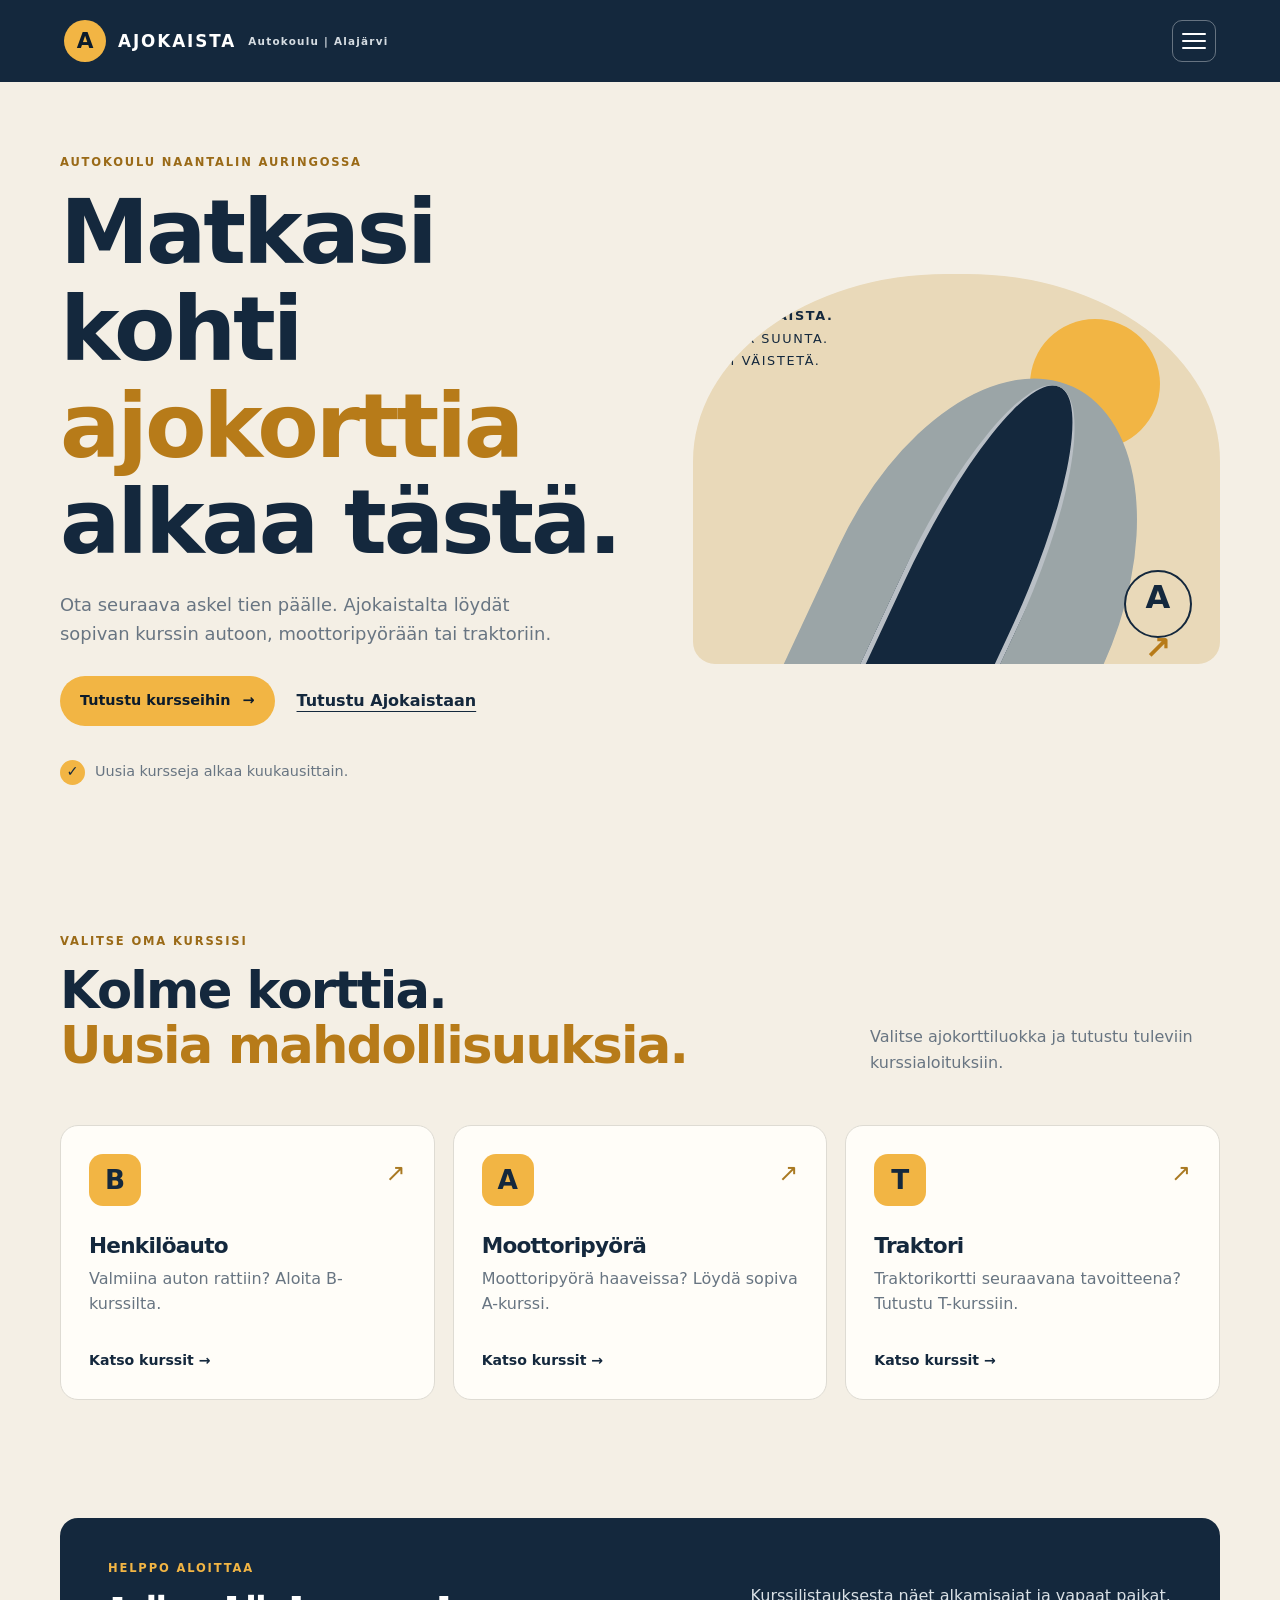
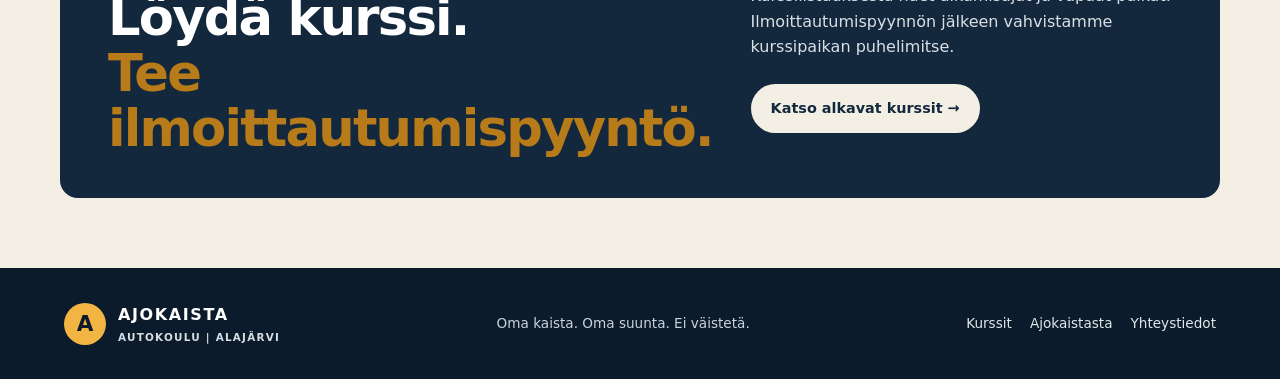
==== index.html @ b787a61f "listing loppuun sekä css valmiiksi" ====
<!DOCTYPE html>
<html lang="fi">
<head>
    <meta charset="UTF-8">
    <meta name="viewport" content="width=device-width, initial-scale=1">
    <meta name="description" content="Autokoulu Ajokaista Alajärvellä – B-, A- ja T-ajokorttikurssit. Tutustu alkaviin kursseihin ja ilmoittaudu.">
    <title>Autokoulu ajokaista | Alajärvi</title>
    <link rel="stylesheet" href="styles.css">
</head>
<body>
    <header class="site-header">
        <a class="brand" href="index.html" aria-label="Autokoulu Ajokaista, etusivu">
            <span class="brand__mark">A</span>
            <span class="brand__text">AJOKAISTA</span>
            <small>Autokoulu | Alajärvi</small>
        </span>
    </a>
    <button class="menu-toggle" aria-label="Avaa valikko" aria-expanded="false">
        <span class="menu-toggle__bar"><contact class="html"></contact></span>
        <span class="menu-toggle__bar"><about class="html"></about></span>
        <span class="menu-toggle__bar"><listing class="html"></listing></span>
    </button>
    </header>
    <main>
        <section class="hero">
    <div class="hero-copy">
      <p class="eyebrow"><span></span> AUTOKOULU NAANTALIN AURINGOSSA</p>
      <h1>Matkasi kohti<br><em>ajokorttia</em> alkaa tästä.</h1>
      <p class="hero-lead">Ota seuraava askel tien päälle. Ajokaistalta löydät sopivan kurssin autoon, moottoripyörään tai traktoriin.</p>
      <div class="hero-actions"><a class="button button-amber" href="listing.html">Tutustu kursseihin <span>→</span></a><a class="text-link" href="about.html">Tutustu Ajokaistaan</a></div>
      <div class="hero-note"><span class="note-icon">✓</span><span>Uusia kursseja alkaa kuukausittain.</span></div>
    </div>
    <div class="hero-art" aria-label="Ajokaistan liikenteeseen ja ajamiseen liittyvä kuvitus">
      <div class="art-sun"></div><div class="road road-back"></div><div class="road road-front"></div>
      <div class="art-label"><strong>OMA KAISTA.</strong><span>OMA SUUNTA.</span><span>EI VÄISTETÄ.</span></div>
      <div class="art-stamp">A<span>↗</span></div>
    </div>
    </section>
        <section class="license-section section-wrap">
    <div class="section-heading"><div><p class="eyebrow">VALITSE OMA KURSSISI</p><h2>Kolme korttia.<br><em>Uusia mahdollisuuksia.</em></h2></div><p>Valitse ajokorttiluokka ja tutustu tuleviin kurssialoituksiin.</p></div>
    <div class="license-grid">
      <a class="license-card" href="listing.html#b-kurssi"><span class="license-code">B</span><span class="card-arrow">↗</span><h3>Henkilöauto</h3><p>Valmiina auton rattiin? Aloita B-kurssilta.</p><span class="card-link">Katso kurssit →</span></a>
      <a class="license-card" href="listing.html#a-kurssi"><span class="license-code">A</span><span class="card-arrow">↗</span><h3>Moottoripyörä</h3><p>Moottoripyörä haaveissa? Löydä sopiva A-kurssi.</p><span class="card-link">Katso kurssit →</span></a>
      <a class="license-card" href="listing.html#t-kurssi"><span class="license-code">T</span><span class="card-arrow">↗</span><h3>Traktori</h3><p>Traktorikortti seuraavana tavoitteena? Tutustu T-kurssiin.</p><span class="card-link">Katso kurssit →</span></a>
    </div>
  </section>
    <section class="band">
    <div><p class="eyebrow">HELPPO ALOITTAA</p><h2>Löydä kurssi.<br><em>Tee ilmoittautumispyyntö.</em></h2></div>
    <div><p>Kurssilistauksesta näet alkamisajat ja vapaat paikat. Ilmoittautumispyynnön jälkeen vahvistamme kurssipaikan puhelimitse.</p><a class="button button-light" href="listing.html">Katso alkavat kurssit →</a></div>
  </section>
    </main>
    <footer class="site-footer"><a class="brand brand-footer" href="index.html"><span class="brand-mark">A</span><span>AJOKAISTA<small>AUTOKOULU | ALAJÄRVI</small></span></a><p>Oma kaista. Oma suunta. Ei väistetä.</p><div class="footer-links"><a href="listing.html">Kurssit</a><a href="about.html">Ajokaistasta</a><a href="contact.html">Yhteystiedot</a></div></footer>
</body>
</html>
---- styles.css ----
:root {
  --navy: #14283d;
  --navy-deep: #0c1b2b;
  --sand: #f4efe5;
  --sand-dark: #e8dfd0;
  --amber: #f2b544;
  --ink: #1b2b3a;
  --muted: #687582;
  --white: #fff;
  --line: #dedbd3;
  --shadow: 0 18px 45px rgba(12, 27, 43, .10);
  --radius: 18px;
  --content: 1160px;
}

* { box-sizing: border-box; }

body {
  margin: 0;
  color: var(--ink);
  background: var(--sand);
  font-family: Inter, ui-sans-serif, system-ui, -apple-system, BlinkMacSystemFont, "Segoe UI", sans-serif;
  line-height: 1.6;
}

.site-header {
  min-height: 82px;
  padding: 16px max(5vw, calc((100vw - var(--content)) / 2));
  display: flex;
  align-items: center;
  justify-content: space-between;
  gap: 24px;
  background: var(--navy);
  color: var(--white);
}

.brand {
  display: inline-flex;
  align-items: center;
  gap: 12px;
  color: inherit;
  text-decoration: none;
  font-weight: 850;
  letter-spacing: .12em;
}

.brand__mark, .brand-mark {
  width: 42px;
  height: 42px;
  display: inline-grid;
  place-items: center;
  flex: 0 0 auto;
  border-radius: 50%;
  background: var(--amber);
  color: var(--navy-deep);
  font-size: 1.35rem;
  font-weight: 900;
  letter-spacing: 0;
}

.brand__text { font-size: 1.05rem; }
.brand small, .brand-footer small {
  display: block;
  margin-top: 1px;
  color: #d5dce2;
  font-size: .65rem;
  font-weight: 600;
  letter-spacing: .12em;
}

.menu-toggle {
  width: 44px;
  height: 42px;
  padding: 9px;
  display: flex;
  flex-direction: column;
  justify-content: space-around;
  border: 1px solid rgba(255,255,255,.35);
  border-radius: 10px;
  background: transparent;
  cursor: pointer;
}

.menu-toggle__bar {
  display: block;
  width: 100%;
  height: 2px;
  border-radius: 2px;
  background: var(--white);
}
.menu-toggle__bar .html { display: none; }

main { overflow: hidden; }

.section-wrap, .hero, .band, .page-hero {
  width: min(calc(100% - 48px), var(--content));
  margin-inline: auto;
}

.eyebrow {
  margin: 0 0 14px;
  color: #9a6a17;
  font-size: .72rem;
  font-weight: 850;
  letter-spacing: .16em;
  line-height: 1.4;
}

h1, h2, h3, p { margin-top: 0; }
h1, h2, h3 {
  color: var(--navy);
  line-height: 1.08;
  letter-spacing: -.035em;
}
h1 { margin-bottom: 20px; font-size: clamp(2.8rem, 7vw, 5.7rem); }
h2 { margin-bottom: 18px; font-size: clamp(2rem, 4vw, 3.3rem); }
h3 { font-size: 1.35rem; }
em { color: #b77b19; font-style: normal; }

.button {
  min-height: 48px;
  padding: 13px 20px;
  display: inline-flex;
  align-items: center;
  justify-content: center;
  gap: 12px;
  border: 0;
  border-radius: 999px;
  text-decoration: none;
  font-size: .9rem;
  font-weight: 800;
  transition: transform .2s ease, background .2s ease;
}
.button:hover { transform: translateY(-2px); }
.button-amber { background: var(--amber); color: var(--navy-deep); }
.button-dark { background: var(--navy); color: var(--white); }
.button-light { background: var(--sand); color: var(--navy); }
.text-link { color: var(--navy); font-weight: 800; text-decoration-thickness: 1px; text-underline-offset: 5px; }

.hero {
  min-height: 560px;
  padding-block: 72px;
  display: grid;
  grid-template-columns: 1.05fr .95fr;
  align-items: center;
  gap: 50px;
}
.hero-copy { max-width: 610px; }
.hero-lead { max-width: 520px; color: var(--muted); font-size: 1.12rem; }
.hero-actions { display: flex; align-items: center; flex-wrap: wrap; gap: 22px; margin-top: 28px; }
.hero-note { display: flex; align-items: center; gap: 10px; margin-top: 34px; color: var(--muted); font-size: .9rem; }
.note-icon { width: 25px; height: 25px; display: inline-grid; place-items: center; border-radius: 50%; background: var(--amber); color: var(--navy); font-weight: 900; }

.hero-art {
  min-height: 390px;
  position: relative;
  overflow: hidden;
  border-radius: 48% 48% 22px 22px;
  background: #e9d9b9;
}
.art-sun { position: absolute; top: 45px; right: 60px; width: 130px; aspect-ratio: 1; border-radius: 50%; background: var(--amber); }
.road { position: absolute; left: 25%; width: 55%; height: 125%; bottom: -48%; transform: rotate(25deg); border-radius: 50% 50% 0 0; }
.road-back { background: #9ba5a7; }
.road-front { left: 38%; width: 24%; background: var(--navy); border-inline: 5px solid rgba(255,255,255,.7); }
.art-label { position: absolute; left: 28px; top: 32px; display: grid; gap: 2px; color: var(--navy); font-size: .8rem; letter-spacing: .13em; }
.art-stamp { position: absolute; right: 28px; bottom: 26px; width: 68px; height: 68px; display: grid; place-items: center; border: 2px solid var(--navy); border-radius: 50%; color: var(--navy); font-size: 2rem; font-weight: 900; }
.art-stamp span { color: #b77b19; }

.license-section { padding-block: 76px 90px; }
.section-heading { display: flex; align-items: end; justify-content: space-between; gap: 40px; margin-bottom: 34px; }
.section-heading > p { max-width: 350px; color: var(--muted); }
.license-grid { display: grid; grid-template-columns: repeat(3, 1fr); gap: 18px; }
.license-card {
  min-height: 275px;
  padding: 28px;
  position: relative;
  display: flex;
  flex-direction: column;
  align-items: flex-start;
  border: 1px solid var(--line);
  border-radius: var(--radius);
  background: #fffdf8;
  text-decoration: none;
  transition: transform .2s ease, box-shadow .2s ease;
}
.license-card:hover { transform: translateY(-5px); box-shadow: var(--shadow); }
.license-code { width: 52px; height: 52px; display: grid; place-items: center; border-radius: 14px; background: var(--amber); color: var(--navy); font-size: 1.65rem; font-weight: 900; }
.card-arrow { position: absolute; top: 28px; right: 28px; color: #a97922; font-size: 1.5rem; }
.license-card h3 { margin: 28px 0 8px; }
.license-card p { margin-bottom: 20px; color: var(--muted); }
.card-link { margin-top: auto; color: var(--navy); font-size: .88rem; font-weight: 850; }

.band {
  margin-block: 28px 70px;
  padding: 42px 48px;
  display: grid;
  grid-template-columns: 1fr 1fr;
  align-items: center;
  gap: 38px;
  border-radius: var(--radius);
  background: var(--navy);
  color: var(--white);
}
.band h2 { margin-bottom: 0; color: var(--white); }
.band .eyebrow { color: var(--amber); }
.band p:not(.eyebrow) { color: #d9e0e5; }
.band .button { margin-top: 8px; }

.page-hero {
  padding-block: 76px 66px;
  text-align: center;
}
.page-hero > p:last-child { max-width: 650px; margin-inline: auto; color: var(--muted); font-size: 1.08rem; }

.about-content {
  padding-block: 24px 90px;
  display: grid;
  grid-template-columns: .7fr 1.3fr;
  align-items: center;
  gap: 70px;
}
.about-content > div:last-child { max-width: 680px; }
.about-content p:not(.eyebrow) { color: var(--muted); }
.about-number { min-height: 260px; display: grid; place-items: center; border-radius: 48% 48% 20px 20px; background: var(--amber); color: var(--navy); font-size: 9rem; font-weight: 900; }
.about-number span { align-self: start; margin-top: -40px; margin-left: 90px; font-size: 2rem; }

.contact-layout {
  padding-block: 12px 90px;
  display: grid;
  grid-template-columns: 1fr 1fr;
  gap: 24px;
}
.contact-card, .contact-aside { padding: 36px; border: 1px solid var(--line); border-radius: var(--radius); background: #fffdf8; }
.contact-card h2, .contact-aside h2 { font-size: clamp(1.8rem, 3vw, 2.7rem); }
.contact-detail { padding-block: 18px; display: grid; gap: 5px; border-top: 1px solid var(--line); }
.contact-detail span { color: var(--muted); font-size: .7rem; font-weight: 850; letter-spacing: .14em; }
.contact-detail a, .contact-detail strong { color: var(--navy); font-size: 1.2rem; font-weight: 800; text-decoration: none; }
.contact-aside { background: var(--sand-dark); }
.contact-symbol { width: 54px; height: 54px; margin-bottom: 26px; display: grid; place-items: center; border-radius: 50%; background: var(--amber); color: var(--navy); font-size: 1.6rem; }
.contact-aside p { color: var(--muted); }

.course-section { padding-block: 0 80px; }
.notice { margin-bottom: 30px; padding: 18px 22px; display: flex; align-items: flex-start; gap: 14px; border: 1px solid #e6cf9f; border-radius: 14px; background: #fff7e6; }
.notice p { margin: 0; color: #66532f; }
.notice-icon { width: 25px; height: 25px; flex: 0 0 auto; display: grid; place-items: center; border-radius: 50%; background: var(--amber); color: var(--navy); font-weight: 900; }
.course-group { margin-bottom: 22px; padding: 25px; border: 1px solid var(--line); border-radius: var(--radius); background: #fffdf8; }
.course-heading { display: flex; align-items: center; gap: 16px; margin-bottom: 22px; }
.course-heading h2 { margin: 0 0 4px; font-size: 1.5rem; }
.course-heading p { margin: 0; color: var(--muted); }
.small-code { width: 46px; height: 46px; font-size: 1.35rem; }
.course-row { padding-top: 20px; display: grid; grid-template-columns: 1fr 1fr auto; align-items: center; gap: 20px; border-top: 1px solid var(--line); }
.course-row > div { display: grid; gap: 5px; }
.course-date-label { color: var(--muted); font-size: .68rem; font-weight: 850; letter-spacing: .12em; }
.course-date, .seats { color: var(--navy); font-size: 1rem; }

.site-footer {
  padding: 34px max(5vw, calc((100vw - var(--content)) / 2));
  display: flex;
  align-items: center;
  justify-content: space-between;
  flex-wrap: wrap;
  gap: 22px;
  background: var(--navy-deep);
  color: var(--white);
}
.site-footer p { margin: 0; color: #cbd4dc; font-size: .85rem; }
.brand-footer { letter-spacing: .1em; }
.footer-links { display: flex; flex-wrap: wrap; gap: 18px; }
.footer-links a { color: #e1e7eb; font-size: .85rem; text-decoration: none; }
.footer-links a:hover { color: var(--amber); }

@media (max-width: 760px) {
  .site-header { min-height: 72px; padding-inline: 22px; }
  .hero { min-height: auto; padding-block: 58px; grid-template-columns: 1fr; gap: 35px; }
  .hero-art { min-height: 300px; }
  .section-wrap, .hero, .band, .page-hero { width: min(calc(100% - 36px), var(--content)); }
  .section-heading { align-items: flex-start; flex-direction: column; gap: 8px; }
  .license-grid { grid-template-columns: 1fr; }
  .license-card { min-height: 230px; }
  .band { padding: 30px 25px; grid-template-columns: 1fr; gap: 18px; }
  .about-content, .contact-layout { grid-template-columns: 1fr; gap: 22px; }
  .about-number { min-height: 180px; font-size: 6rem; }
  .course-row { grid-template-columns: 1fr 1fr; }
  .course-row .button { grid-column: 1 / -1; justify-self: start; }
  .site-footer { padding: 30px 22px; align-items: flex-start; flex-direction: column; }
}

@media (max-width: 420px) {
  h1 { font-size: 2.65rem; }
  .contact-card, .contact-aside, .course-group { padding: 22px; }
  .course-row { grid-template-columns: 1fr; }
  .course-row .button { grid-column: auto; }
  .footer-links { gap: 12px; }
}
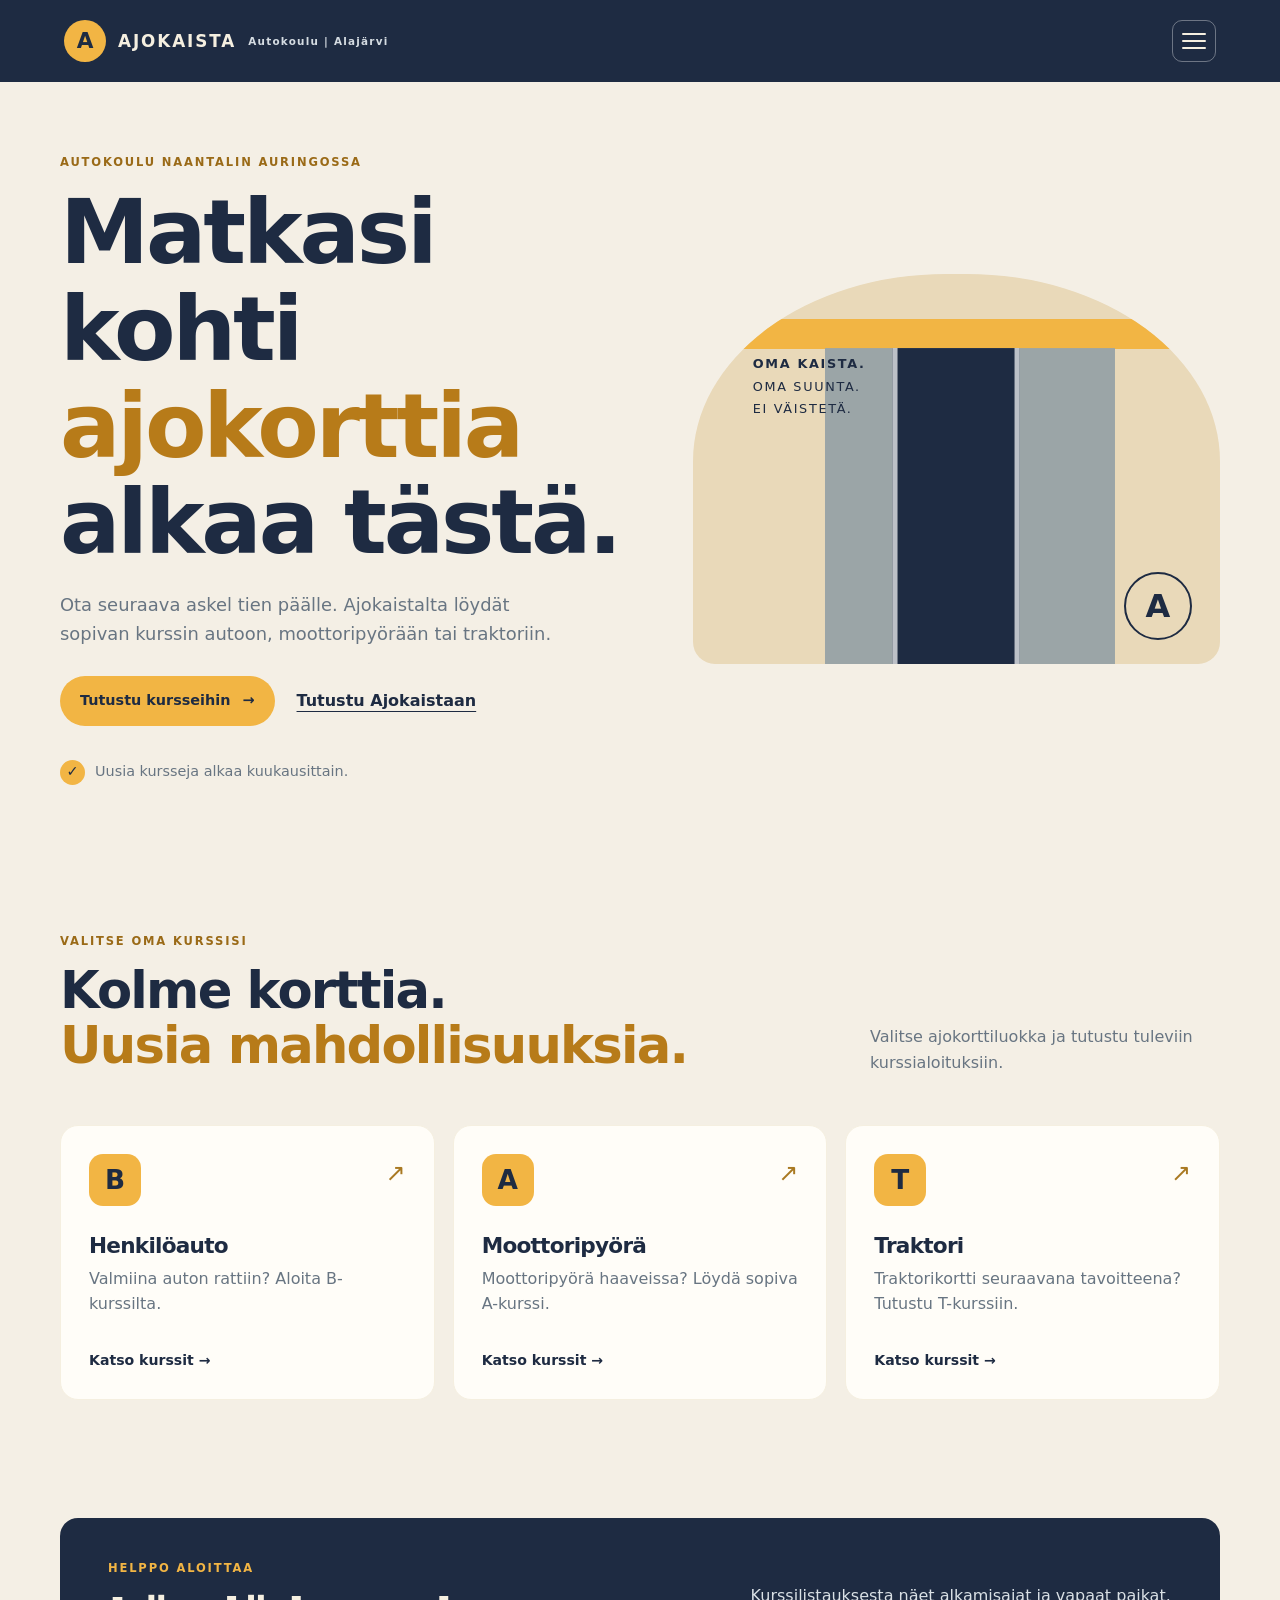
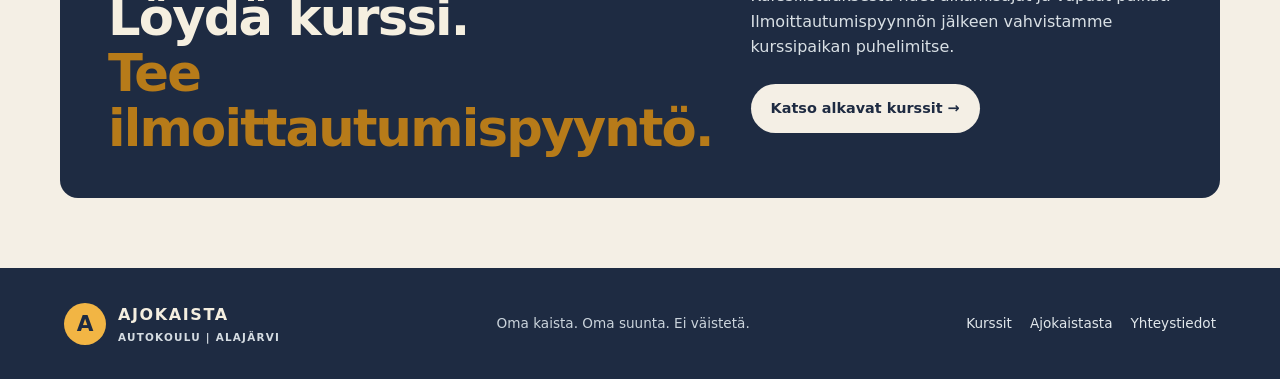
==== commit 1dfbb003: "ulkoasu" ====
--- a/index.html
+++ b/index.html
@@ -31,9 +31,9 @@
       <div class="hero-note"><span class="note-icon">✓</span><span>Uusia kursseja alkaa kuukausittain.</span></div>
     </div>
     <div class="hero-art" aria-label="Ajokaistan liikenteeseen ja ajamiseen liittyvä kuvitus">
-      <div class="art-sun"></div><div class="road road-back"></div><div class="road road-front"></div>
+      <div class="palkki"></div><div class="road road-back"></div><div class="road road-front"></div>
       <div class="art-label"><strong>OMA KAISTA.</strong><span>OMA SUUNTA.</span><span>EI VÄISTETÄ.</span></div>
-      <div class="art-stamp">A<span>↗</span></div>
+      <div class="art-stamp">A</div>
     </div>
     </section>
         <section class="license-section section-wrap">
--- a/styles.css
+++ b/styles.css
@@ -1,13 +1,10 @@
 :root {
-  --navy: #14283d;
-  --navy-deep: #0c1b2b;
+  --navy: #1e2b42;
   --sand: #f4efe5;
-  --sand-dark: #e8dfd0;
   --amber: #f2b544;
   --ink: #1b2b3a;
   --muted: #687582;
-  --white: #fff;
-  --line: #dedbd3;
+  --line: #f5efe0;
   --shadow: 0 18px 45px rgba(12, 27, 43, .10);
   --radius: 18px;
   --content: 1160px;
@@ -31,7 +28,7 @@
   justify-content: space-between;
   gap: 24px;
   background: var(--navy);
-  color: var(--white);
+  color: var(--line);
 }
 
 .brand {
@@ -52,7 +49,7 @@
   flex: 0 0 auto;
   border-radius: 50%;
   background: var(--amber);
-  color: var(--navy-deep);
+  color: var(--navy);
   font-size: 1.35rem;
   font-weight: 900;
   letter-spacing: 0;
@@ -86,7 +83,7 @@
   width: 100%;
   height: 2px;
   border-radius: 2px;
-  background: var(--white);
+  background: var(--line);
 }
 .menu-toggle__bar .html { display: none; }
 
@@ -132,8 +129,8 @@
   transition: transform .2s ease, background .2s ease;
 }
 .button:hover { transform: translateY(-2px); }
-.button-amber { background: var(--amber); color: var(--navy-deep); }
-.button-dark { background: var(--navy); color: var(--white); }
+.button-amber { background: var(--amber); color: var(--navy); }
+.button-dark { background: var(--navy); color: var(--line); }
 .button-light { background: var(--sand); color: var(--navy); }
 .text-link { color: var(--navy); font-weight: 800; text-decoration-thickness: 1px; text-underline-offset: 5px; }
 
@@ -158,12 +155,12 @@
   border-radius: 48% 48% 22px 22px;
   background: #e9d9b9;
 }
-.art-sun { position: absolute; top: 45px; right: 60px; width: 130px; aspect-ratio: 1; border-radius: 50%; background: var(--amber); }
-.road { position: absolute; left: 25%; width: 55%; height: 125%; bottom: -48%; transform: rotate(25deg); border-radius: 50% 50% 0 0; }
+.palkki { position: absolute; top: 45px; right: 40px; width: 600px; height: 30px; background: var(--amber); }
+.road { position: absolute; left: 25%; width: 55%; height: 129%; bottom: -48%; transform: rotate(180deg); }
 .road-back { background: #9ba5a7; }
 .road-front { left: 38%; width: 24%; background: var(--navy); border-inline: 5px solid rgba(255,255,255,.7); }
-.art-label { position: absolute; left: 28px; top: 32px; display: grid; gap: 2px; color: var(--navy); font-size: .8rem; letter-spacing: .13em; }
-.art-stamp { position: absolute; right: 28px; bottom: 26px; width: 68px; height: 68px; display: grid; place-items: center; border: 2px solid var(--navy); border-radius: 50%; color: var(--navy); font-size: 2rem; font-weight: 900; }
+.art-label { position: absolute; left: 60px; top: 80px; display: grid; gap: 2px; color: var(--navy); font-size: .8rem; letter-spacing: .13em; }
+.art-stamp { position: absolute; right: 28px; bottom: 24px; width: 68px; height: 68px; display: grid; place-items: center; border: 2px solid var(--navy); border-radius: 50%; color: var(--navy); font-size: 2rem; font-weight: 900; }
 .art-stamp span { color: #b77b19; }
 
 .license-section { padding-block: 76px 90px; }
@@ -199,9 +196,9 @@
   gap: 38px;
   border-radius: var(--radius);
   background: var(--navy);
-  color: var(--white);
-}
-.band h2 { margin-bottom: 0; color: var(--white); }
+  color: var(--line);
+}
+.band h2 { margin-bottom: 0; color: var(--line); }
 .band .eyebrow { color: var(--amber); }
 .band p:not(.eyebrow) { color: #d9e0e5; }
 .band .button { margin-top: 8px; }
@@ -235,7 +232,7 @@
 .contact-detail { padding-block: 18px; display: grid; gap: 5px; border-top: 1px solid var(--line); }
 .contact-detail span { color: var(--muted); font-size: .7rem; font-weight: 850; letter-spacing: .14em; }
 .contact-detail a, .contact-detail strong { color: var(--navy); font-size: 1.2rem; font-weight: 800; text-decoration: none; }
-.contact-aside { background: var(--sand-dark); }
+.contact-aside { background: var(--sand); }
 .contact-symbol { width: 54px; height: 54px; margin-bottom: 26px; display: grid; place-items: center; border-radius: 50%; background: var(--amber); color: var(--navy); font-size: 1.6rem; }
 .contact-aside p { color: var(--muted); }
 
@@ -260,8 +257,8 @@
   justify-content: space-between;
   flex-wrap: wrap;
   gap: 22px;
-  background: var(--navy-deep);
-  color: var(--white);
+  background: var(--navy);
+  color: var(--line);
 }
 .site-footer p { margin: 0; color: #cbd4dc; font-size: .85rem; }
 .brand-footer { letter-spacing: .1em; }
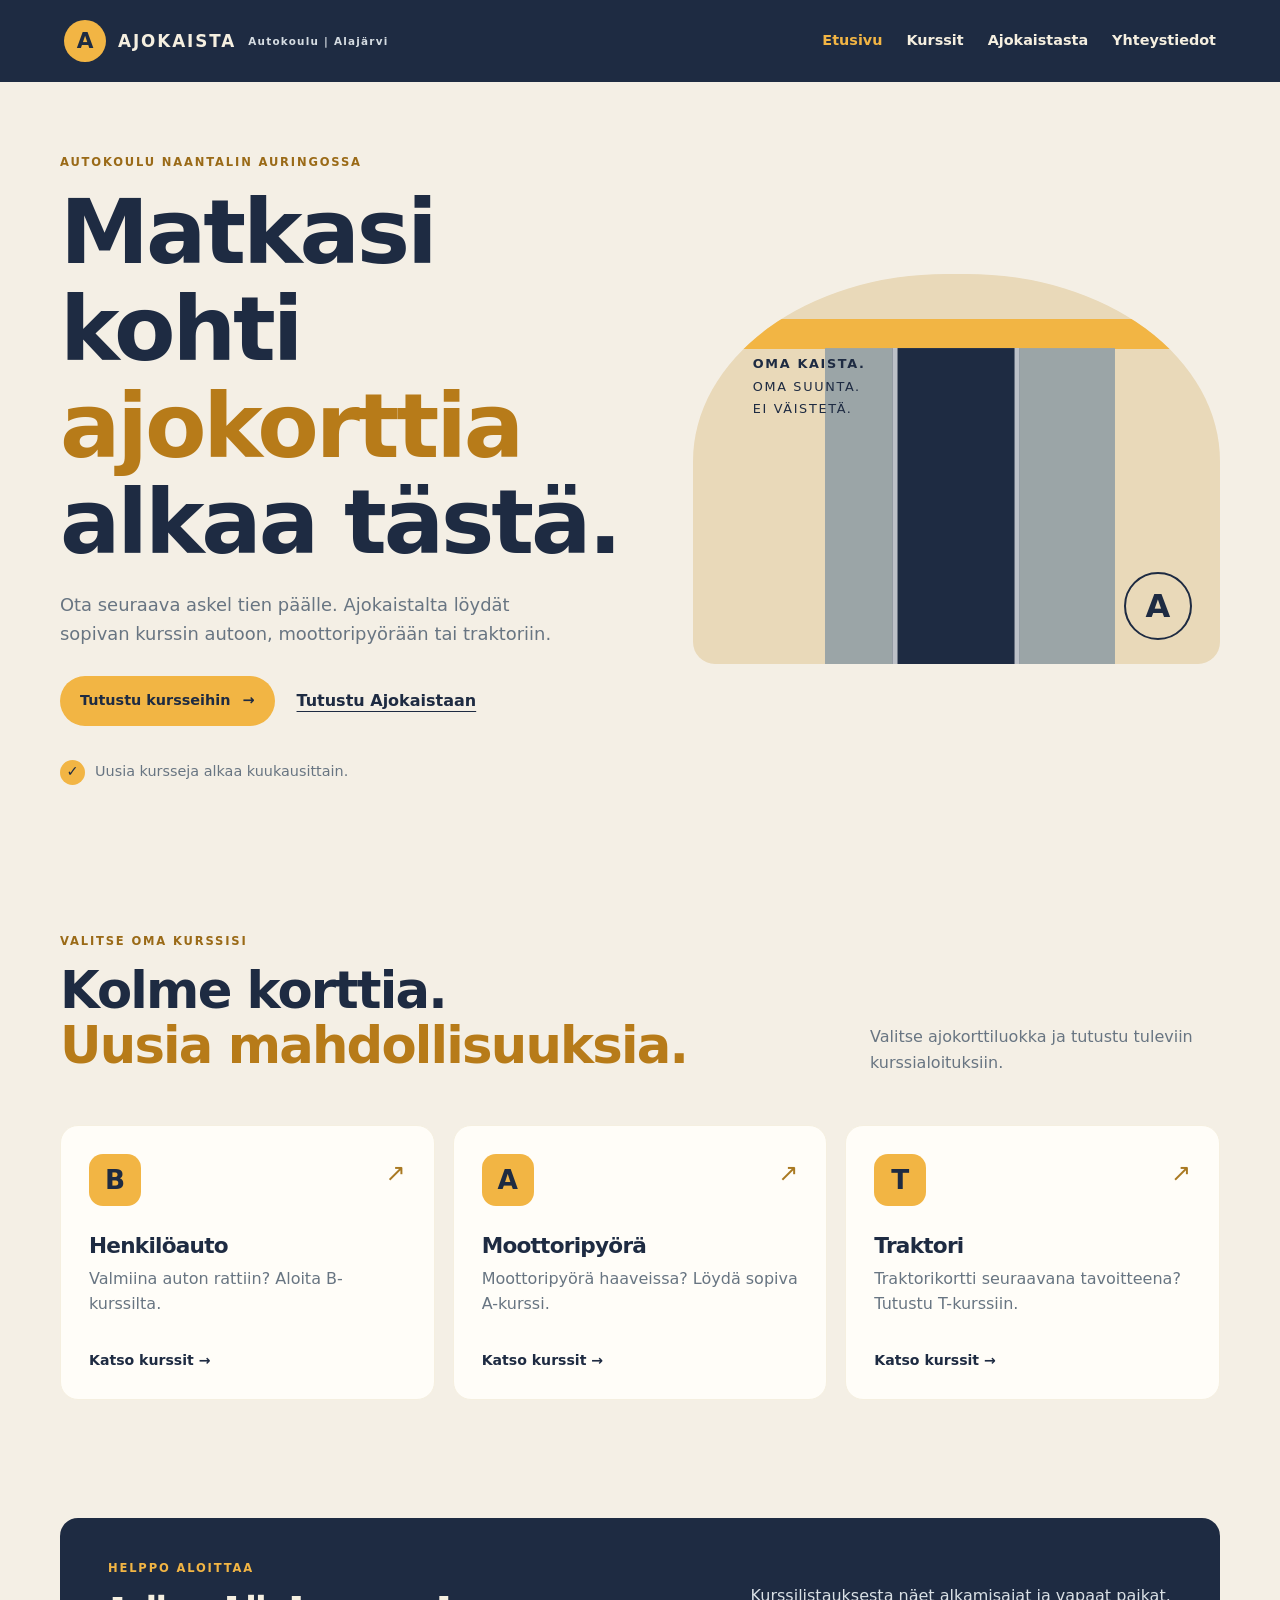
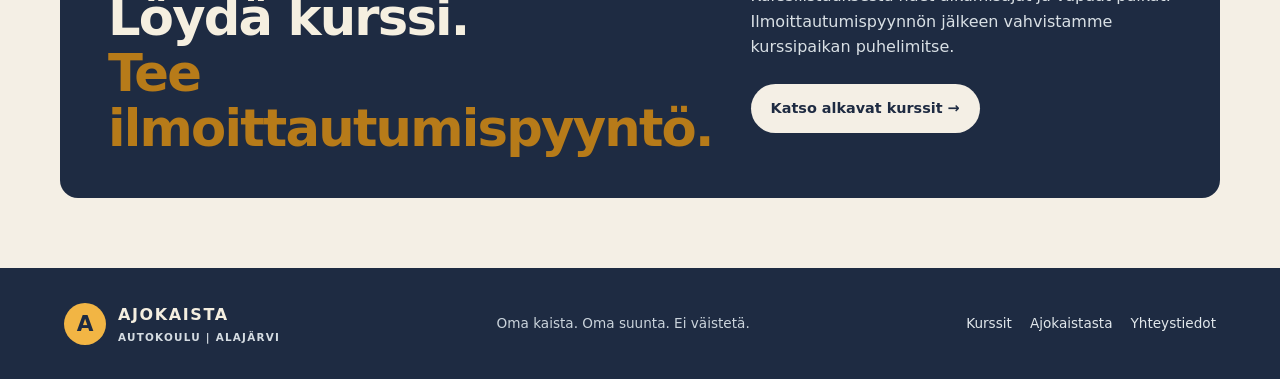
==== commit 20aa28a8: "javascript" ====
--- a/index.html
+++ b/index.html
@@ -6,6 +6,7 @@
     <meta name="description" content="Autokoulu Ajokaista Alajärvellä – B-, A- ja T-ajokorttikurssit. Tutustu alkaviin kursseihin ja ilmoittaudu.">
     <title>Autokoulu ajokaista | Alajärvi</title>
     <link rel="stylesheet" href="styles.css">
+    <script src="app.js" defer></script>
 </head>
 <body>
     <header class="site-header">
@@ -30,7 +31,7 @@
       <div class="hero-actions"><a class="button button-amber" href="listing.html">Tutustu kursseihin <span>→</span></a><a class="text-link" href="about.html">Tutustu Ajokaistaan</a></div>
       <div class="hero-note"><span class="note-icon">✓</span><span>Uusia kursseja alkaa kuukausittain.</span></div>
     </div>
-    <div class="hero-art" aria-label="Ajokaistan liikenteeseen ja ajamiseen liittyvä kuvitus">
+    <div class="hero-art" aria-label="Ajokaistan logoa">
       <div class="palkki"></div><div class="road road-back"></div><div class="road road-front"></div>
       <div class="art-label"><strong>OMA KAISTA.</strong><span>OMA SUUNTA.</span><span>EI VÄISTETÄ.</span></div>
       <div class="art-stamp">A</div>
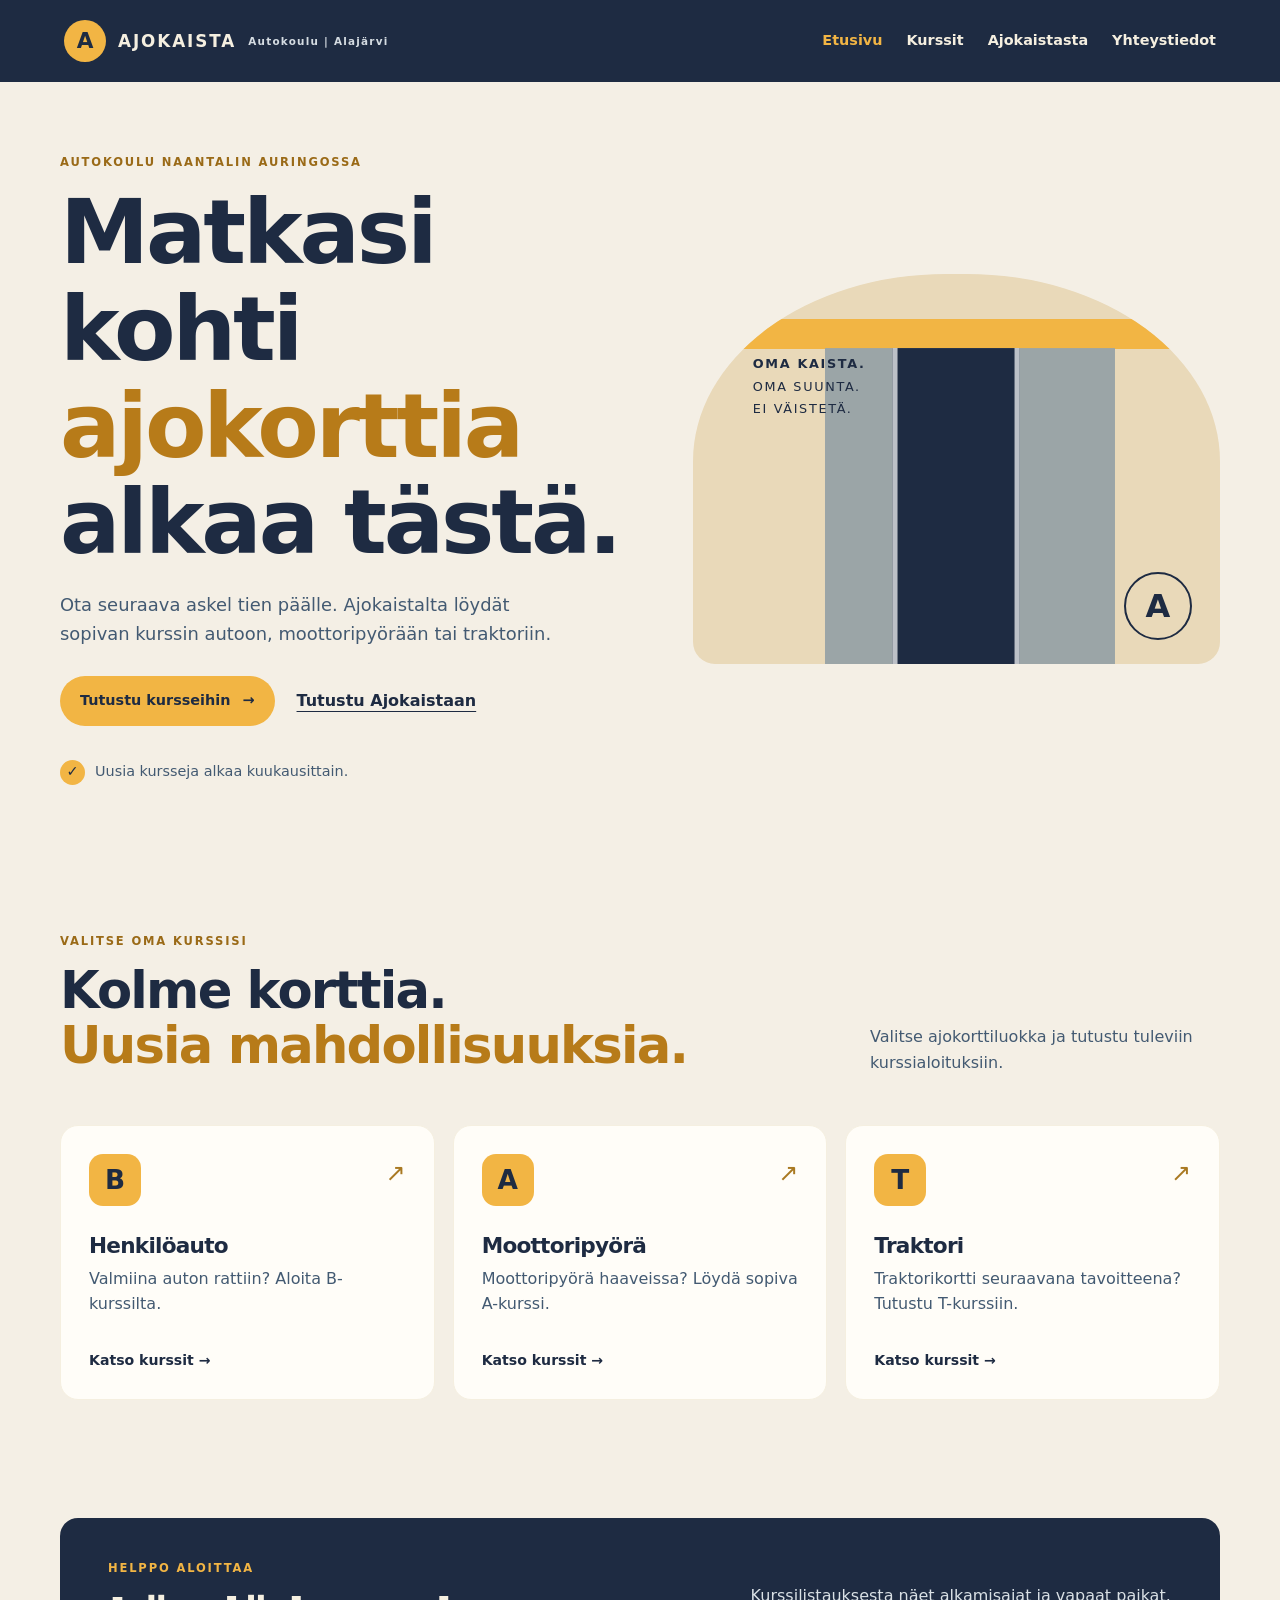
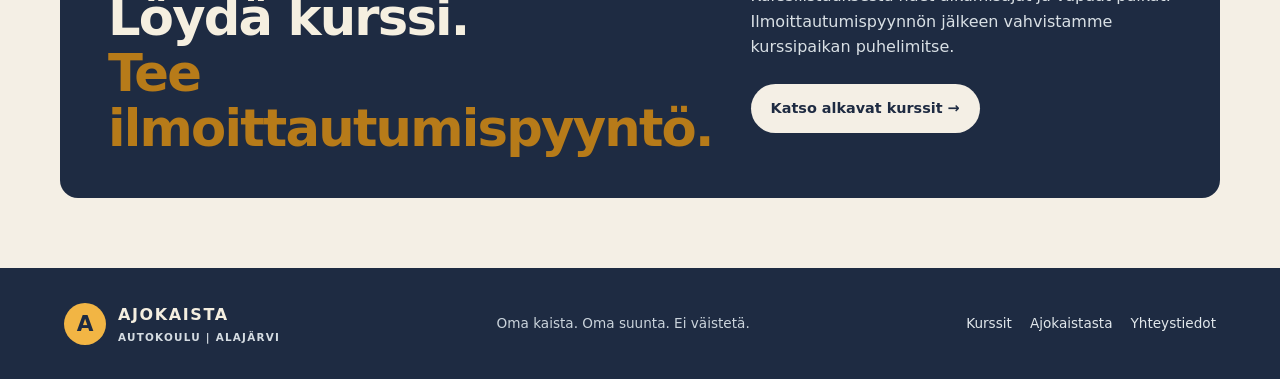
==== commit 0ec34b49: "korjaus" ====
--- a/index.html
+++ b/index.html
@@ -14,13 +14,18 @@
             <span class="brand__mark">A</span>
             <span class="brand__text">AJOKAISTA</span>
             <small>Autokoulu | Alajärvi</small>
-        </span>
     </a>
     <button class="menu-toggle" aria-label="Avaa valikko" aria-expanded="false">
-        <span class="menu-toggle__bar"><contact class="html"></contact></span>
-        <span class="menu-toggle__bar"><about class="html"></about></span>
-        <span class="menu-toggle__bar"><listing class="html"></listing></span>
+      <span class="menu-toggle__bar"></span>
+      <span class="menu-toggle__bar"></span>
+      <span class="menu-toggle__bar"></span>
     </button>
+    <nav id="site-navigation" class="site-nav">
+      <a href="index.html">Etusivu</a>
+      <a href="listing.html">Kurssit</a>
+      <a href="about.html">Ajokaistasta</a>
+      <a href="contact.html">Yhteystiedot</a>
+    </nav>
     </header>
     <main>
         <section class="hero">
--- a/styles.css
+++ b/styles.css
@@ -1,10 +1,9 @@
 :root {
-  --navy: #1e2b42;
-  --sand: #f4efe5;
-  --amber: #f2b544;
-  --ink: #1b2b3a;
-  --muted: #687582;
-  --line: #f5efe0;
+  --pääväri: #1e2b42;
+  --tausta: #f4efe5;
+  --korostus: #f2b544;
+  --tumma_teksti: #435a72;
+  --teksti: #f5efe0;
   --shadow: 0 18px 45px rgba(12, 27, 43, .10);
   --radius: 18px;
   --content: 1160px;
@@ -14,8 +13,8 @@
 
 body {
   margin: 0;
-  color: var(--ink);
-  background: var(--sand);
+  color: var(--pääväri);
+  background: var(--tausta);
   font-family: Inter, ui-sans-serif, system-ui, -apple-system, BlinkMacSystemFont, "Segoe UI", sans-serif;
   line-height: 1.6;
 }
@@ -27,8 +26,8 @@
   align-items: center;
   justify-content: space-between;
   gap: 24px;
-  background: var(--navy);
-  color: var(--line);
+  background: var(--pääväri);
+  color: var(--teksti);
 }
 
 .brand {
@@ -48,8 +47,8 @@
   place-items: center;
   flex: 0 0 auto;
   border-radius: 50%;
-  background: var(--amber);
-  color: var(--navy);
+  background: var(--korostus);
+  color: var(--pääväri);
   font-size: 1.35rem;
   font-weight: 900;
   letter-spacing: 0;
@@ -83,7 +82,7 @@
   width: 100%;
   height: 2px;
   border-radius: 2px;
-  background: var(--line);
+  background: var(--teksti);
 }
 .menu-toggle__bar .html { display: none; }
 
@@ -105,7 +104,7 @@
 
 h1, h2, h3, p { margin-top: 0; }
 h1, h2, h3 {
-  color: var(--navy);
+  color: var(--pääväri);
   line-height: 1.08;
   letter-spacing: -.035em;
 }
@@ -129,10 +128,10 @@
   transition: transform .2s ease, background .2s ease;
 }
 .button:hover { transform: translateY(-2px); }
-.button-amber { background: var(--amber); color: var(--navy); }
-.button-dark { background: var(--navy); color: var(--line); }
-.button-light { background: var(--sand); color: var(--navy); }
-.text-link { color: var(--navy); font-weight: 800; text-decoration-thickness: 1px; text-underline-offset: 5px; }
+.button-amber { background: var(--korostus); color: var(--pääväri); }
+.button-dark { background: var(--pääväri); color: var(--teksti); }
+.button-light { background: var(--tausta); color: var(--pääväri); }
+.text-link { color: var(--pääväri); font-weight: 800; text-decoration-thickness: 1px; text-underline-offset: 5px; }
 
 .hero {
   min-height: 560px;
@@ -143,10 +142,10 @@
   gap: 50px;
 }
 .hero-copy { max-width: 610px; }
-.hero-lead { max-width: 520px; color: var(--muted); font-size: 1.12rem; }
+.hero-lead { max-width: 520px; color: var(--tumma_teksti); font-size: 1.12rem; }
 .hero-actions { display: flex; align-items: center; flex-wrap: wrap; gap: 22px; margin-top: 28px; }
-.hero-note { display: flex; align-items: center; gap: 10px; margin-top: 34px; color: var(--muted); font-size: .9rem; }
-.note-icon { width: 25px; height: 25px; display: inline-grid; place-items: center; border-radius: 50%; background: var(--amber); color: var(--navy); font-weight: 900; }
+.hero-note { display: flex; align-items: center; gap: 10px; margin-top: 34px; color: var(--tumma_teksti); font-size: .9rem; }
+.note-icon { width: 25px; height: 25px; display: inline-grid; place-items: center; border-radius: 50%; background: var(--korostus); color: var(--pääväri); font-weight: 900; }
 
 .hero-art {
   min-height: 390px;
@@ -155,17 +154,17 @@
   border-radius: 48% 48% 22px 22px;
   background: #e9d9b9;
 }
-.palkki { position: absolute; top: 45px; right: 40px; width: 600px; height: 30px; background: var(--amber); }
+.palkki { position: absolute; top: 45px; right: 40px; width: 600px; height: 30px; background: var(--korostus); }
 .road { position: absolute; left: 25%; width: 55%; height: 129%; bottom: -48%; transform: rotate(180deg); }
 .road-back { background: #9ba5a7; }
-.road-front { left: 38%; width: 24%; background: var(--navy); border-inline: 5px solid rgba(255,255,255,.7); }
-.art-label { position: absolute; left: 60px; top: 80px; display: grid; gap: 2px; color: var(--navy); font-size: .8rem; letter-spacing: .13em; }
-.art-stamp { position: absolute; right: 28px; bottom: 24px; width: 68px; height: 68px; display: grid; place-items: center; border: 2px solid var(--navy); border-radius: 50%; color: var(--navy); font-size: 2rem; font-weight: 900; }
+.road-front { left: 38%; width: 24%; background: var(--pääväri); border-inline: 5px solid rgba(255,255,255,.7); }
+.art-label { position: absolute; left: 60px; top: 80px; display: grid; gap: 2px; color: var(--pääväri); font-size: .8rem; letter-spacing: .13em; }
+.art-stamp { position: absolute; right: 28px; bottom: 24px; width: 68px; height: 68px; display: grid; place-items: center; border: 2px solid var(--pääväri); border-radius: 50%; color: var(--pääväri); font-size: 2rem; font-weight: 900; }
 .art-stamp span { color: #b77b19; }
 
 .license-section { padding-block: 76px 90px; }
 .section-heading { display: flex; align-items: end; justify-content: space-between; gap: 40px; margin-bottom: 34px; }
-.section-heading > p { max-width: 350px; color: var(--muted); }
+.section-heading > p { max-width: 350px; color: var(--tumma_teksti); }
 .license-grid { display: grid; grid-template-columns: repeat(3, 1fr); gap: 18px; }
 .license-card {
   min-height: 275px;
@@ -174,18 +173,18 @@
   display: flex;
   flex-direction: column;
   align-items: flex-start;
-  border: 1px solid var(--line);
+  border: 1px solid var(--teksti);
   border-radius: var(--radius);
   background: #fffdf8;
   text-decoration: none;
   transition: transform .2s ease, box-shadow .2s ease;
 }
 .license-card:hover { transform: translateY(-5px); box-shadow: var(--shadow); }
-.license-code { width: 52px; height: 52px; display: grid; place-items: center; border-radius: 14px; background: var(--amber); color: var(--navy); font-size: 1.65rem; font-weight: 900; }
+.license-code { width: 52px; height: 52px; display: grid; place-items: center; border-radius: 14px; background: var(--korostus); color: var(--pääväri); font-size: 1.65rem; font-weight: 900; }
 .card-arrow { position: absolute; top: 28px; right: 28px; color: #a97922; font-size: 1.5rem; }
 .license-card h3 { margin: 28px 0 8px; }
-.license-card p { margin-bottom: 20px; color: var(--muted); }
-.card-link { margin-top: auto; color: var(--navy); font-size: .88rem; font-weight: 850; }
+.license-card p { margin-bottom: 20px; color: var(--tumma_teksti); }
+.card-link { margin-top: auto; color: var(--pääväri); font-size: .88rem; font-weight: 850; }
 
 .band {
   margin-block: 28px 70px;
@@ -195,11 +194,11 @@
   align-items: center;
   gap: 38px;
   border-radius: var(--radius);
-  background: var(--navy);
-  color: var(--line);
-}
-.band h2 { margin-bottom: 0; color: var(--line); }
-.band .eyebrow { color: var(--amber); }
+  background: var(--pääväri);
+  color: var(--teksti);
+}
+.band h2 { margin-bottom: 0; color: var(--teksti); }
+.band .eyebrow { color: var(--korostus); }
 .band p:not(.eyebrow) { color: #d9e0e5; }
 .band .button { margin-top: 8px; }
 
@@ -207,7 +206,7 @@
   padding-block: 76px 66px;
   text-align: center;
 }
-.page-hero > p:last-child { max-width: 650px; margin-inline: auto; color: var(--muted); font-size: 1.08rem; }
+.page-hero > p:last-child { max-width: 650px; margin-inline: auto; color: var(--tumma_teksti); font-size: 1.08rem; }
 
 .about-content {
   padding-block: 24px 90px;
@@ -217,8 +216,8 @@
   gap: 70px;
 }
 .about-content > div:last-child { max-width: 680px; }
-.about-content p:not(.eyebrow) { color: var(--muted); }
-.about-number { min-height: 260px; display: grid; place-items: center; border-radius: 48% 48% 20px 20px; background: var(--amber); color: var(--navy); font-size: 9rem; font-weight: 900; }
+.about-content p:not(.eyebrow) { color: var(--tumma_teksti); }
+.about-number { min-height: 260px; display: grid; place-items: center; border-radius: 48% 48% 20px 20px; background: var(--korostus); color: var(--pääväri); font-size: 9rem; font-weight: 900; }
 .about-number span { align-self: start; margin-top: -40px; margin-left: 90px; font-size: 2rem; }
 
 .contact-layout {
@@ -227,28 +226,28 @@
   grid-template-columns: 1fr 1fr;
   gap: 24px;
 }
-.contact-card, .contact-aside { padding: 36px; border: 1px solid var(--line); border-radius: var(--radius); background: #fffdf8; }
+.contact-card, .contact-aside { padding: 36px; border: 1px solid var(--teksti); border-radius: var(--radius); background: #fffdf8; }
 .contact-card h2, .contact-aside h2 { font-size: clamp(1.8rem, 3vw, 2.7rem); }
-.contact-detail { padding-block: 18px; display: grid; gap: 5px; border-top: 1px solid var(--line); }
-.contact-detail span { color: var(--muted); font-size: .7rem; font-weight: 850; letter-spacing: .14em; }
-.contact-detail a, .contact-detail strong { color: var(--navy); font-size: 1.2rem; font-weight: 800; text-decoration: none; }
-.contact-aside { background: var(--sand); }
-.contact-symbol { width: 54px; height: 54px; margin-bottom: 26px; display: grid; place-items: center; border-radius: 50%; background: var(--amber); color: var(--navy); font-size: 1.6rem; }
-.contact-aside p { color: var(--muted); }
+.contact-detail { padding-block: 18px; display: grid; gap: 5px; border-top: 1px solid var(--teksti); }
+.contact-detail span { color: var(--tumma_teksti); font-size: .7rem; font-weight: 850; letter-spacing: .14em; }
+.contact-detail a, .contact-detail strong { color: var(--pääväri); font-size: 1.2rem; font-weight: 800; text-decoration: none; }
+.contact-aside { background: var(--tausta); }
+.contact-symbol { width: 54px; height: 54px; margin-bottom: 26px; display: grid; place-items: center; border-radius: 50%; background: var(--korostus); color: var(--pääväri); font-size: 1.6rem; }
+.contact-aside p { color: var(--tumma_teksti); }
 
 .course-section { padding-block: 0 80px; }
 .notice { margin-bottom: 30px; padding: 18px 22px; display: flex; align-items: flex-start; gap: 14px; border: 1px solid #e6cf9f; border-radius: 14px; background: #fff7e6; }
 .notice p { margin: 0; color: #66532f; }
-.notice-icon { width: 25px; height: 25px; flex: 0 0 auto; display: grid; place-items: center; border-radius: 50%; background: var(--amber); color: var(--navy); font-weight: 900; }
-.course-group { margin-bottom: 22px; padding: 25px; border: 1px solid var(--line); border-radius: var(--radius); background: #fffdf8; }
+.notice-icon { width: 25px; height: 25px; flex: 0 0 auto; display: grid; place-items: center; border-radius: 50%; background: var(--korostus); color: var(--pääväri); font-weight: 900; }
+.course-group { margin-bottom: 22px; padding: 25px; border: 1px solid var(--teksti); border-radius: var(--radius); background: #fffdf8; }
 .course-heading { display: flex; align-items: center; gap: 16px; margin-bottom: 22px; }
 .course-heading h2 { margin: 0 0 4px; font-size: 1.5rem; }
-.course-heading p { margin: 0; color: var(--muted); }
+.course-heading p { margin: 0; color: var(--tumma_teksti); }
 .small-code { width: 46px; height: 46px; font-size: 1.35rem; }
-.course-row { padding-top: 20px; display: grid; grid-template-columns: 1fr 1fr auto; align-items: center; gap: 20px; border-top: 1px solid var(--line); }
+.course-row { padding-top: 20px; display: grid; grid-template-columns: 1fr 1fr auto; align-items: center; gap: 20px; border-top: 1px solid var(--teksti); }
 .course-row > div { display: grid; gap: 5px; }
-.course-date-label { color: var(--muted); font-size: .68rem; font-weight: 850; letter-spacing: .12em; }
-.course-date, .seats { color: var(--navy); font-size: 1rem; }
+.course-date-label { color: var(--tumma_teksti); font-size: .68rem; font-weight: 850; letter-spacing: .12em; }
+.course-date, .seats { color: var(--pääväri); font-size: 1rem; }
 
 .site-footer {
   padding: 34px max(5vw, calc((100vw - var(--content)) / 2));
@@ -257,14 +256,14 @@
   justify-content: space-between;
   flex-wrap: wrap;
   gap: 22px;
-  background: var(--navy);
-  color: var(--line);
+  background: var(--pääväri);
+  color: var(--teksti);
 }
 .site-footer p { margin: 0; color: #cbd4dc; font-size: .85rem; }
 .brand-footer { letter-spacing: .1em; }
 .footer-links { display: flex; flex-wrap: wrap; gap: 18px; }
 .footer-links a { color: #e1e7eb; font-size: .85rem; text-decoration: none; }
-.footer-links a:hover { color: var(--amber); }
+.footer-links a:hover { color: var(--korostus); }
 
 @media (max-width: 760px) {
   .site-header { min-height: 72px; padding-inline: 22px; }
@@ -288,4 +287,191 @@
   .course-row { grid-template-columns: 1fr; }
   .course-row .button { grid-column: auto; }
   .footer-links { gap: 12px; }
-}+}
+
+
+
+#lomake {
+  max-width: 760px;
+  margin: 50px auto 90px;
+  padding: 36px;
+  background: var(--tausta);
+  border: 1px solid var(--tumma_teksti);
+  border-radius: var(--radius);
+  box-shadow: var(--shadow);
+}
+#lomake-form {
+  display: grid;
+  grid-template-columns: 1fr 1fr;
+  gap: 22px;
+}
+#lomake-form .field {
+  display: flex;
+  flex-direction: column;
+  gap: 8px;
+}
+#lomake-form label {
+  color: #1e2b42;
+  font-size: .9rem;
+  font-weight: 750;
+}
+#lomake-form input,
+#lomake-form select,
+#lomake-form textarea {
+  width: 100%;
+  min-height: 48px;
+  padding: 12px 14px;
+  border: 1px solid #687582;
+  border-radius: 10px;
+  background: #ffffff;
+  color: var(--tausta);
+  font: inherit;
+}
+#lomake-form textarea {
+  min-height: 120px;
+  resize: vertical;
+}
+#lomake-form input:focus,
+#lomake-form select:focus,
+#lomake-form textarea:focus {
+  outline: 3px solid #f2b544;
+  outline-offset: 2px;
+  border-color: var(--tausta);
+}
+#lomake-form button {
+  grid-column: 1 / -1;
+  justify-self: start;
+  margin-top: 8px;
+}
+#lomake-form button:hover {
+  transform: translateY(-2px);
+}
+
+
+
+
+@media (prefers-color-scheme: dark) {
+  :root {
+    --pääväri: #1e2b42;
+    --tausta: #1e2b42;
+    --korostus: #f2b544;
+    --tumma_teksti: #c5ccda;
+    --teksti: #f5efe0;
+    --kortti: #293852;
+    --shadow: 0 18px 45px rgba(0, 0, 0, .25);
+  }
+  body {
+    background: var(--tausta);
+    color: var(--teksti);
+  }
+  h1, h2, h3 {
+    color: var(--teksti);
+  }
+  .eyebrow,
+  em,
+  .card-arrow,
+  .text-link {
+    color: var(--korostus);
+  }
+  .hero-lead,
+  .hero-note,
+  .section-heading > p,
+  .page-hero > p:last-child,
+  .about-content p:not(.eyebrow),
+  .contact-aside p,
+  .course-heading p,
+  .course-date-label {
+    color: var(--tumma_teksti);
+  }
+  .license-card,
+  .contact-card,
+  .course-group,
+  .course-row {
+    background: var(--kortti);
+    color: var(--teksti);
+    border-color: rgba(245, 239, 224, .2);
+  }
+  .license-card h3,
+  .license-card p,
+  .contact-card h2,
+  .contact-aside h2,
+  .course-heading h2,
+  .course-date,
+  .seats {
+    color: var(--teksti);
+  }
+  .contact-aside {
+    background: var(--kortti);
+    color: var(--teksti);
+  }
+  .contact-detail {
+    border-color: rgba(245, 239, 224, .2);
+  }
+  .contact-detail a,
+  .contact-detail strong {
+    color: var(--teksti);
+  }
+  .notice {
+    background: var(--kortti);
+    border-color: rgba(242, 181, 68, .5);
+  }
+  .notice p {
+    color: var(--teksti);
+  }
+  .hero-art {
+    background: #293852;
+  }
+  .art-label,
+  .art-stamp {
+    color: var(--teksti);
+  }
+  .art-stamp span {
+    color: var(--korostus);
+  }
+  .site-header,
+  .site-footer,
+  .band {
+    background: var(--pääväri);
+    color: var(--teksti);
+  }
+  .band h2,
+  .band p:not(.eyebrow),
+  .site-footer p,
+  .footer-links a {
+    color: var(--teksti);
+  }
+  .button-dark {
+    background: var(--korostus);
+    color: var(--pääväri);
+  }
+  .button-light {
+    background: var(--kortti);
+    color: var(--teksti);
+  }
+  .button-amber {
+    background: var(--korostus);
+    color: var(--pääväri);
+  }
+
+
+   #lomake-form label {
+    color:var(--teksti);
+  }
+  #lomake-form input,
+  #lomake-form select,
+  #lomake-form textarea {
+    background: #293852;
+    color: var(--teksti);
+    border-color: var(--teksti);
+  }
+  #lomake-form input::placeholder,
+  #lomake-form textarea::placeholder {
+    color: var(--teksti);
+  }
+  #lomake-form input:focus,
+  #lomake-form select:focus,
+  #lomake-form textarea:focus {
+    outline-color: var(--korostus);
+    border-color: var(--korostus);
+  }
+}
